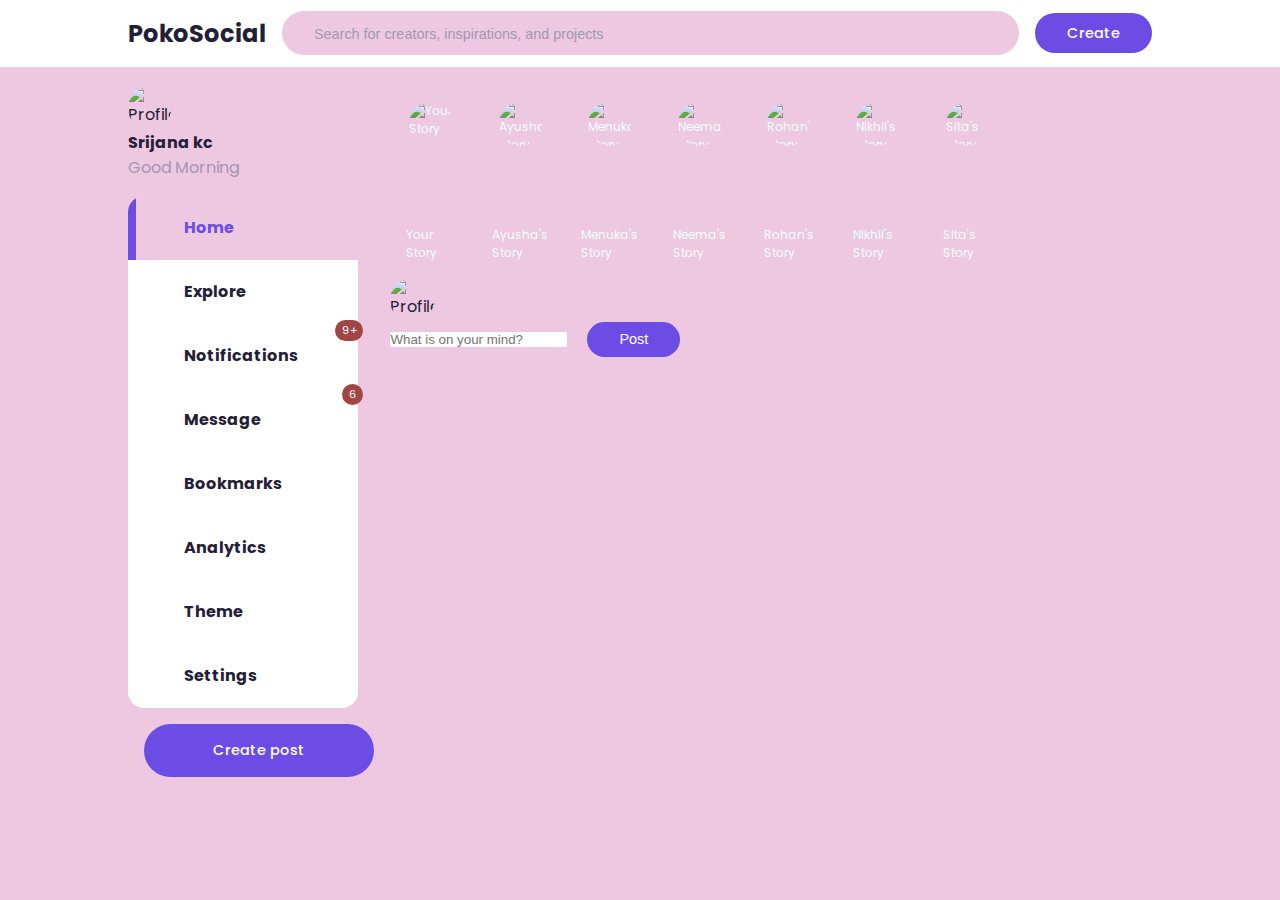
==== index.html @ e9e027da "first commit" ====
<!DOCTYPE html>
<html lang="en">
  <head>
    <meta charset="UTF-8" />
    <meta name="viewport" content="width=device-width, initial-scale=1.0" />
    <title>PokoSocial - Responsive Social Media Website</title>
    <!-- Iconscout CDN -->
    <link
      rel="stylesheet"
      href="https://unicons.iconscout.com/release/v2.1.6/css/unicons.css"
    />
    <!-- StyleSheet -->
    <link rel="stylesheet" href="./style.css" />
  </head>
  <body>
    <nav>
      <div class="container">
        <h2 class="logo">PokoSocial</h2>
        <div class="search-bar">
          <input
            type="search"
            placeholder="Search for creators, inspirations, and projects"
          />
        </div>
        <label class="btn btn-primary" for="create-post">Create</label>
      </div>
    </nav>

    <main>
      <div class="container">
        <!---------------- LEFT ------------------------->
        <div class="left">
          <a class="profile">
            <div class="profile-photo">
              <img src="https://via.placeholder.com/60" alt="Profile Photo" />
            </div>
            <div class="handle">
              <h4>Srijana kc</h4>
              <p class="text-muted">Good Morning</p>
            </div>
          </a>
          <!---------------- SIDEBAR ------------------------->
          <div class="sidebar">
            <a class="menu-item active">
              <span><i class="uil uil-home"></i></span>
              <h3>Home</h3>
            </a>
            <a class="menu-item">
              <span><i class="uil uil-compass"></i></span>
              <h3>Explore</h3>
            </a>
            <a class="menu-item" id="notification">
              <span>
                <i class="uil uil-bell"></i>
                <small class="notification-count">9+</small>
              </span>
              <h3>Notifications</h3>
            </a>
            <div class="notifications popup">
              <div>
                <div class="profile-photo">
                  <img
                    src="https://via.placeholder.com/60"
                    alt="Profile Photo"
                  />
                </div>
                <div class="notification-body">
                  <b>Rohan Sapkota</b> accepted your friend request.
                  <small class="text-muted">2 Days Ago</small>
                </div>
              </div>
              <div>
                <div class="profile-photo">
                  <img
                    src="https://via.placeholder.com/60"
                    alt="Profile Photo"
                  />
                </div>
                <div class="notification-body">
                  <b>Nikhil Khadka</b> commented on your post.
                  <small class="text-muted">2 Days Ago</small>
                </div>
              </div>
              <div>
                <div class="profile-photo">
                  <img
                    src="https://via.placeholder.com/60"
                    alt="Profile Photo"
                  />
                </div>
                <div class="notification-body">
                  <b>Ayusha Ale magar</b> commented on your post.
                  <small class="text-muted">2 Days Ago</small>
                </div>
              </div>
            </div>

            <a class="menu-item" id="messages-notification">
              <span>
                <i class="uil uil-envelope-alt"></i>
                <small class="notification-count">6</small>
              </span>
              <h3>Message</h3>
            </a>
            <a class="menu-item">
              <span><i class="uil uil-bookmark"></i></span>
              <h3>Bookmarks</h3>
            </a>
            <a class="menu-item">
              <span><i class="uil uil-chart-line"></i></span>
              <h3>Analytics</h3>
            </a>
            <a class="menu-item">
              <span><i class="uil uil-palette"></i></span>
              <h3>Theme</h3>
            </a>
            <a class="menu-item">
              <span><i class="uil uil-setting"></i></span>
              <h3>Settings</h3>
            </a>
          </div>
          <!-- End of sidebar -->
          <label for="create-post" class="btn btn-primary">Create post</label>
        </div>
        <!----------------END OF LEFT------------------------->
        <!-- MIDDLE -->
        <div class="middle">
          <!---------------STORIES------------------------------->
          <div class="stories">
            <div class="story">
              <div class="profile-photo">
                <img src="https://via.placeholder.com/60" alt="Your Story" />
              </div>
              <p class="name">Your Story</p>
            </div>
            <div class="story">
              <div class="profile-photo">
                <img
                  src="https://via.placeholder.com/60"
                  alt="Ayusha's Story"
                />
              </div>
              <p class="name">Ayusha's Story</p>
            </div>
            <div class="story">
              <div class="profile-photo">
                <img
                  src="https://via.placeholder.com/60"
                  alt="Menuka's Story"
                />
              </div>
              <p class="name">Menuka's Story</p>
            </div>
            <div class="story">
              <div class="profile-photo">
                <img src="https://via.placeholder.com/60" alt="Neema's Story" />
              </div>
              <p class="name">Neema's Story</p>
            </div>
            <div class="story">
              <div class="profile-photo">
                <img src="https://via.placeholder.com/60" alt="Rohan's Story" />
              </div>
              <p class="name">Rohan's Story</p>
            </div>
            <div class="story">
              <div class="profile-photo">
                <img
                  src="https://via.placeholder.com/60"
                  alt="Nikhil's Story"
                />
              </div>
              <p class="name">Nikhil's Story</p>
            </div>
            <div class="story">
              <div class="profile-photo">
                <img src="https://via.placeholder.com/60" alt="Sita's Story" />
              </div>
              <p class="name">Sita's Story</p>
            </div>
            <!-- Other stories omitted for brevity -->
          </div>
          <!--end of stories-->
          <form class="create-post">
            <div class="profile-photo">
              <img
                src="C:\Users\Admin\Desktop\Gallery.jpeg"
                alt="Profile Photo"
              />
            </div>
            <input
              type="text"
              placeholder="What is on your mind?"
              id="create-post"
            />
            <input type="submit" value="Post" class="btn btn-primary" />
          </form>
        </div>
        <!-- RIGHT -->
        <div class="right">
          <!-- Content for the right section can go here -->
        </div>
      </div>
    </main>
  </body>
</html>
---- style.css ----
@import url("https://fonts.googleapis.com/css2?family=Poppins:wght@300;400;500;600&display=swap");

:root {
  --color-primary: hsl(252, 75%, 60%);
  --color-secondary: hsl(284, 12%, 82%);
  --color-gray: hsl(252, 15%, 65%);
  --color-light: hsl(322, 53%, 86%);
  --color-dark: hsl(252, 30%, 17%);
  --color-white: hsl(0, 95%, 100%);
  --color-danger: hsl(0, 40%, 45%);
  --border-radius: 2rem;
  --card-border-radius: 1rem;
  --btn-padding: 0.6rem 2rem;
  --search-padding: 0.6rem 1rem;
  --card-padding: 1rem;
  --sticky-top-left: 5.4rem;
  --sticky-top-right: -18rem;
}

*,
*::before,
*::after {
  margin: 0;
  padding: 0;
  outline: 0;
  box-sizing: border-box;
  text-decoration: none;
  list-style: none;
  border: none;
}

body {
  font-family: "Poppins", sans-serif;
  color: var(--color-dark);
  background: var(--color-light);
  overflow-x: hidden;
}

.container {
  width: 80%;
  margin: 0 auto;
  display: flex;
  justify-content: space-between;
}

.logo-search-create {
  display: flex;
  align-items: center;
}

.search-bar {
  flex: 1;
  margin-left: 1rem;
}

.search-bar input {
  width: 100%;
}

.btn {
  margin-left: 1rem;
}

.profile-photo {
  width: 2.7rem;
  aspect-ratio: 1/1;
  border-radius: 50%;
  overflow: hidden;
}

img {
  display: block;
  width: 100%;
}

.btn {
  display: inline-block;
  padding: var(--btn-padding);
  font-weight: 500;
  border-radius: var(--border-radius);
  cursor: pointer;
  transition: all 300ms ease;
  font-size: 0.9rem;
}

.btn:hover {
  opacity: 0.8;
}

.btn-primary {
  background: var(--color-primary);
  color: var(--color-white);
}

.text-bold {
  font-weight: 500;
}

.text-muted {
  color: var(--color-gray);
}

nav {
  width: 100%;
  background: var(--color-white);
  padding: 0.7rem 0;
  position: fixed;
  top: 0;
  z-index: 10;
}

nav .container {
  display: flex;
  align-items: center;
  justify-content: space-between;
}

nav .search-bar {
  background: var(--color-light);
  border-radius: var(--border-radius);
  padding: var(--search-padding);
}

nav .search-bar input[type="search"] {
  background: transparent;
  width: 30vw;
  margin-left: 1rem;
  font-size: 0.9rem;
  color: var(--color-dark);
}

nav .search-bar input[type="search"]::placeholder {
  color: var(--color-gray);
}

nav .create {
  display: flex;
  align-items: center;
  margin-left: 2rem;
}

main {
  position: relative;
  top: var(--sticky-top-left);
}

main .container {
  display: grid;
  grid-template-columns: 18vw auto 20vw;
  column-gap: 2rem;
  position: relative;
}

.main .left {
  height: max-content;
  position: sticky;
  top: var(--sticky-top-left);
}

.main .left .profile {
  padding: var(--card-padding);
  background: var(--color-white);
  border-radius: var(--card-border-radius);
  display: flex;
  align-items: center;
  column-gap: 1rem;
  width: 100%;
}

.left .sidebar {
  margin-top: 1rem;
  background: var(--color-white);
  border-radius: var(--card-border-radius);
}

.left .sidebar .menu-item {
  display: flex;
  align-items: center;
  height: 4rem;
  cursor: pointer;
  transition: all 300ms ease;
  position: relative;
}

.left .sidebar i {
  font-size: 1.4rem;
  color: var(--color-gray);
  margin-left: 2rem;
  position: relative;
}

.left .sidebar .notification-count {
  background: var(--color-danger);
  color: var(--color-white);
  font-size: 0.7rem;
  width: fit-content;
  border-radius: 0.8rem;
  padding: 0.1rem 0.4rem;
  position: absolute;
  top: -0.2rem;
  right: -0.3rem;
}

.left .sidebar h3 {
  margin-left: 1.5rem;
  font-size: 1rem;
}

.left .sidebar .active {
  background: var(--color-light);
}

.left .sidebar .active i,
.left .sidebar .active h3 {
  color: var(--color-primary);
}

.left .sidebar .active::before {
  content: "";
  display: block;
  width: 0.5rem;
  height: 100%;
  position: absolute;
  background: var(--color-primary);
}

.left .sidebar .menu-item:first-child.active {
  border-top-left-radius: var(--card-border-radius);
  overflow: hidden;
}

.left .sidebar .menu-item:last-child.active {
  border-bottom-left-radius: var(--card-border-radius);
  overflow: hidden;
}

.left .btn {
  margin-top: 1rem;
  width: 100%;
  text-align: center;
  padding: 1rem 0;
}

/* Adjusted CSS for notification popup */
.left .notifications.popup {
  position: absolute;
  top: 0;
  left: 110%; /* Adjusted to ensure the popup is initially off-screen */
  width: 30rem;
  background: var(--color-white);
  border-radius: var(--card-border-radius);
  padding: var(--card-padding);
  box-shadow: 0 0 2rem var(--color-primary);
  z-index: 8;
  display: none; /* Initially hiding the popup */
}

/* Added style for the arrow */
.left .notifications.popup::before {
  content: "";
  width: 1.2rem;
  height: 1.2rem;
  display: block;
  background: var(--color-white);
  position: absolute;
  left: 0.6rem;
  top: 1rem;
  transform: rotate(45deg);
}

/* Adjusted spacing between notification items */
.left .notifications.popup > div {
  display: flex;
  align-items: center; /* Adjusted to center-align notification items */
  gap: 1rem;
  margin-bottom: 1rem;
}

/* Ensure small text within notifications is displayed correctly */
.left .notifications.popup small {
  display: block;
}

.middle .stories {
  display: flex;
  justify-content: space-between;
  height: 12rem;
  gap: 0.5rem;
}

.middle .stories .story {
  padding: var(--card-padding);
  border-radius: var(--card-border-radius);
  display: flex;
  flex-direction: column;
  justify-content: space-between;
  align-items: center;
  color: azure;
  font-size: 0.75rem;
  width: 100%;
  background: none;
  position: relative;
  overflow: hidden;
}

.middle .stories .story:nth-child(1) {
  background: url("https://scontent.xx.fbcdn.net/v/t1.15752-9/346141877_990277125479989_5513091895342792880_n.jpg?_nc_cat=101&ccb=1-7&_nc_sid=5f2048&_nc_ohc=kKQyhAlxTwAQ7kNvgEVW8tR&_nc_ad=z-m&_nc_cid=0&_nc_ht=scontent.xx&oh=03_Q7cD1QGGmSGbC368aI0ZdfY2WkNdu6L0WiaPGKRP1k8_2s7piA&oe=665D89CF")
    no-repeat center center/cover;
}
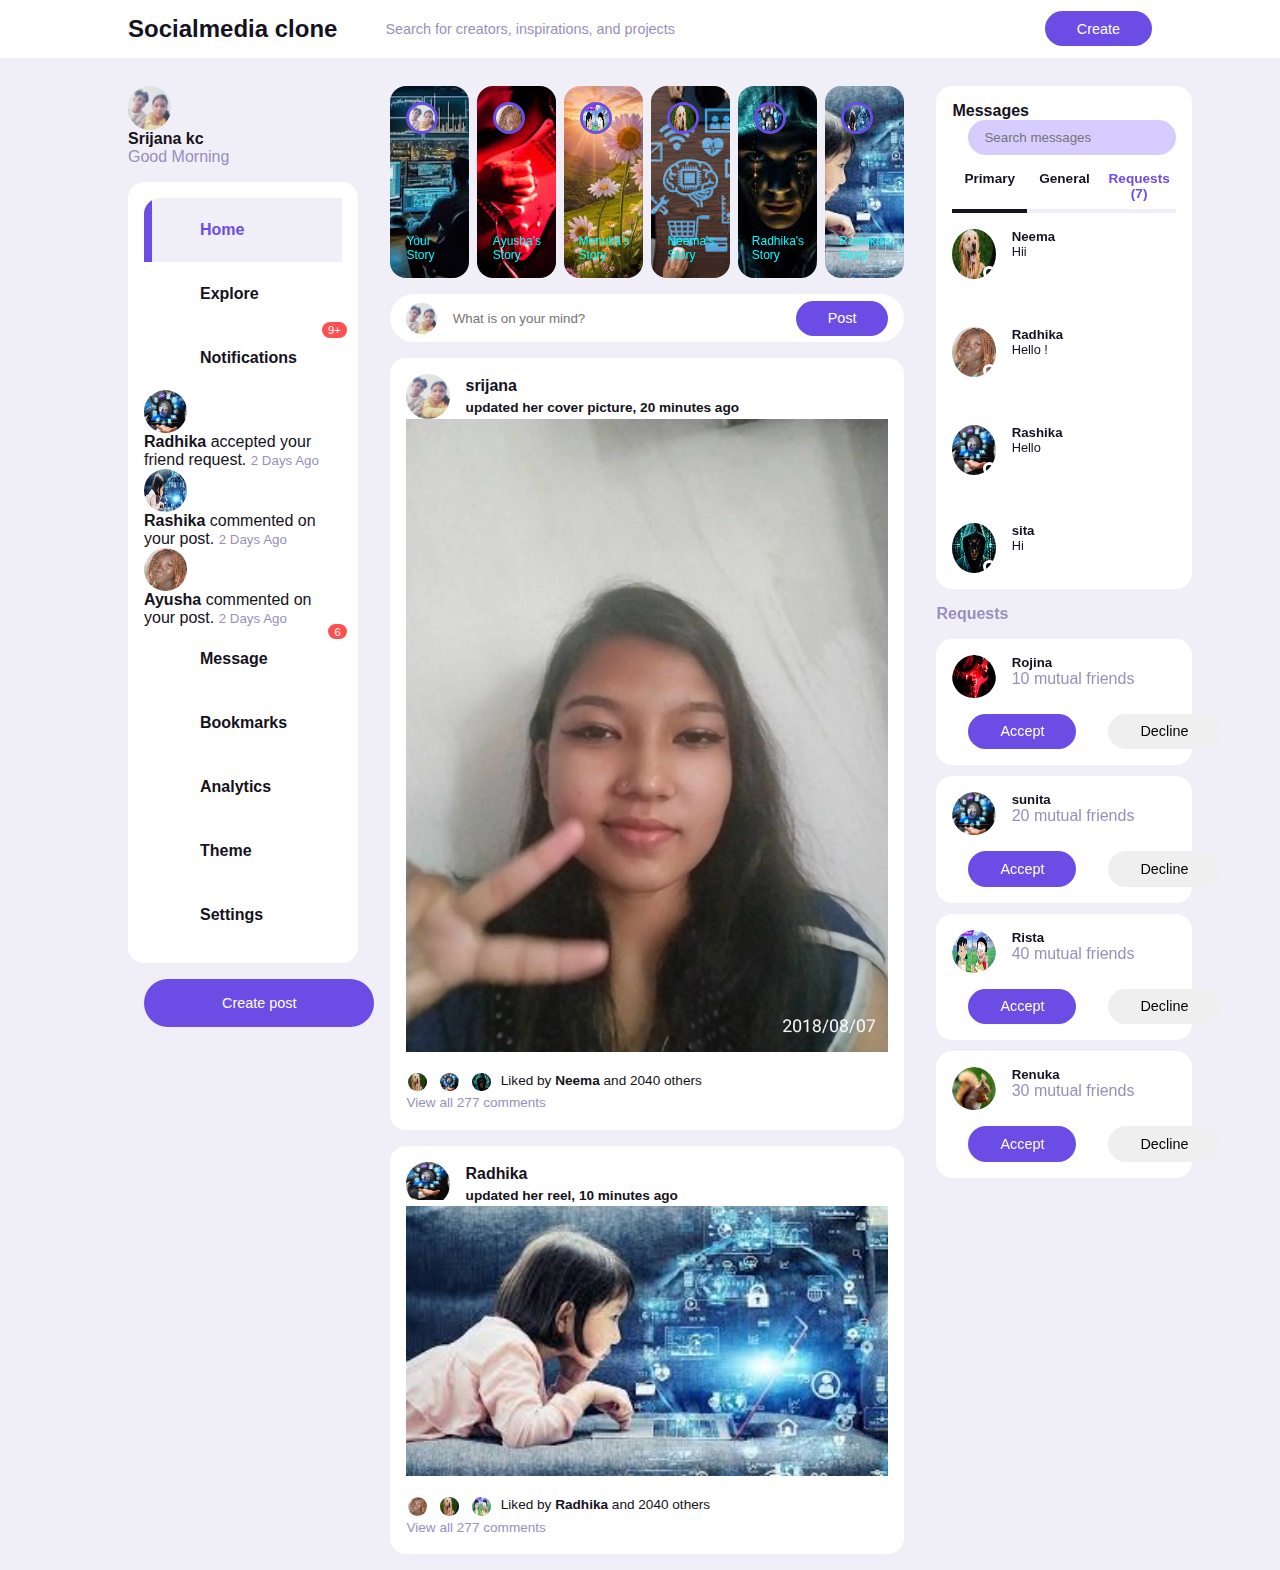
==== commit 6f365740: "first commit" ====
--- a/index.html
+++ b/index.html
@@ -5,18 +5,21 @@
     <meta name="viewport" content="width=device-width, initial-scale=1.0" />
     <title>PokoSocial - Responsive Social Media Website</title>
     <!-- Iconscout CDN -->
+    <link rel="stylesheet" href="style.css" />
+    <script defer src="index.js"></script>
     <link
       rel="stylesheet"
       href="https://unicons.iconscout.com/release/v2.1.6/css/unicons.css"
     />
     <!-- StyleSheet -->
-    <link rel="stylesheet" href="./style.css" />
   </head>
+
   <body>
     <nav>
-      <div class="container">
-        <h2 class="logo">PokoSocial</h2>
+      <div class="container logo-search-create">
+        <h2 class="logo">Socialmedia clone</h2>
         <div class="search-bar">
+          <i class="uil uil-search"></i>
           <input
             type="search"
             placeholder="Search for creators, inspirations, and projects"
@@ -28,18 +31,19 @@
 
     <main>
       <div class="container">
-        <!---------------- LEFT ------------------------->
+        <!-- LEFT -->
         <div class="left">
           <a class="profile">
             <div class="profile-photo">
-              <img src="https://via.placeholder.com/60" alt="Profile Photo" />
+              <img src="image/brother.jpg" width="100" alt="Profile Photo" />
             </div>
             <div class="handle">
               <h4>Srijana kc</h4>
               <p class="text-muted">Good Morning</p>
             </div>
           </a>
-          <!---------------- SIDEBAR ------------------------->
+
+          <!-- SIDEBAR -->
           <div class="sidebar">
             <a class="menu-item active">
               <span><i class="uil uil-home"></i></span>
@@ -49,7 +53,7 @@
               <span><i class="uil uil-compass"></i></span>
               <h3>Explore</h3>
             </a>
-            <a class="menu-item" id="notification">
+            <a class="menu-item" id="notifications">
               <span>
                 <i class="uil uil-bell"></i>
                 <small class="notification-count">9+</small>
@@ -60,48 +64,55 @@
               <div>
                 <div class="profile-photo">
                   <img
-                    src="https://via.placeholder.com/60"
+                    src="image/info.jpg"
+                    width="50"
+                    height="50"
                     alt="Profile Photo"
                   />
                 </div>
                 <div class="notification-body">
-                  <b>Rohan Sapkota</b> accepted your friend request.
+                  <b>Radhika</b> accepted your friend request.
                   <small class="text-muted">2 Days Ago</small>
                 </div>
               </div>
               <div>
                 <div class="profile-photo">
                   <img
-                    src="https://via.placeholder.com/60"
+                    src="image/Infomation.jpg"
+                    width="50"
+                    height="50"
                     alt="Profile Photo"
                   />
                 </div>
                 <div class="notification-body">
-                  <b>Nikhil Khadka</b> commented on your post.
+                  <b>Rashika</b> commented on your post.
                   <small class="text-muted">2 Days Ago</small>
                 </div>
               </div>
               <div>
                 <div class="profile-photo">
                   <img
-                    src="https://via.placeholder.com/60"
+                    src="image/gurl.JPG"
+                    width="50"
+                    height="50"
                     alt="Profile Photo"
                   />
                 </div>
                 <div class="notification-body">
-                  <b>Ayusha Ale magar</b> commented on your post.
+                  <b>Ayusha</b> commented on your post.
                   <small class="text-muted">2 Days Ago</small>
                 </div>
               </div>
             </div>
 
-            <a class="menu-item" id="messages-notification">
+            <a class="menu-item" id="messages">
               <span>
                 <i class="uil uil-envelope-alt"></i>
                 <small class="notification-count">6</small>
               </span>
               <h3>Message</h3>
             </a>
+
             <a class="menu-item">
               <span><i class="uil uil-bookmark"></i></span>
               <h3>Bookmarks</h3>
@@ -110,7 +121,7 @@
               <span><i class="uil uil-chart-line"></i></span>
               <h3>Analytics</h3>
             </a>
-            <a class="menu-item">
+            <a class="menu-item" id="theme">
               <span><i class="uil uil-palette"></i></span>
               <h3>Theme</h3>
             </a>
@@ -122,71 +133,57 @@
           <!-- End of sidebar -->
           <label for="create-post" class="btn btn-primary">Create post</label>
         </div>
-        <!----------------END OF LEFT------------------------->
+
         <!-- MIDDLE -->
         <div class="middle">
-          <!---------------STORIES------------------------------->
+          <!-- STORIES -->
           <div class="stories">
             <div class="story">
               <div class="profile-photo">
-                <img src="https://via.placeholder.com/60" alt="Your Story" />
+                <img src="image/brother.jpg" alt="Your Story" />
               </div>
               <p class="name">Your Story</p>
             </div>
             <div class="story">
               <div class="profile-photo">
+                <img src="image/gurl.JPG" height="50" alt="Ayusha's Story" />
+              </div>
+              <p class="name">Ayusha's Story</p>
+            </div>
+            <div class="story">
+              <div class="profile-photo">
+                <img src="image/dora.jpg" height="50" alt="Menuka's Story" />
+              </div>
+              <p class="name">Menuka's Story</p>
+            </div>
+            <div class="story">
+              <div class="profile-photo">
+                <img src="image/dog.jpg" height="50" alt="Neema's Story" />
+              </div>
+              <p class="name">Neema's Story</p>
+            </div>
+            <div class="story">
+              <div class="profile-photo">
+                <img src="image/info.jpg" height="50" alt="Radhika's Story" />
+              </div>
+              <p class="name">Radhika's Story</p>
+            </div>
+            <div class="story">
+              <div class="profile-photo">
                 <img
-                  src="https://via.placeholder.com/60"
-                  alt="Ayusha's Story"
+                  src="image/Infomation.jpg"
+                  height="50"
+                  alt="Rashika's Story"
                 />
               </div>
-              <p class="name">Ayusha's Story</p>
-            </div>
-            <div class="story">
-              <div class="profile-photo">
-                <img
-                  src="https://via.placeholder.com/60"
-                  alt="Menuka's Story"
-                />
-              </div>
-              <p class="name">Menuka's Story</p>
-            </div>
-            <div class="story">
-              <div class="profile-photo">
-                <img src="https://via.placeholder.com/60" alt="Neema's Story" />
-              </div>
-              <p class="name">Neema's Story</p>
-            </div>
-            <div class="story">
-              <div class="profile-photo">
-                <img src="https://via.placeholder.com/60" alt="Rohan's Story" />
-              </div>
-              <p class="name">Rohan's Story</p>
-            </div>
-            <div class="story">
-              <div class="profile-photo">
-                <img
-                  src="https://via.placeholder.com/60"
-                  alt="Nikhil's Story"
-                />
-              </div>
-              <p class="name">Nikhil's Story</p>
-            </div>
-            <div class="story">
-              <div class="profile-photo">
-                <img src="https://via.placeholder.com/60" alt="Sita's Story" />
-              </div>
-              <p class="name">Sita's Story</p>
-            </div>
-            <!-- Other stories omitted for brevity -->
+              <p class="name">Rashika's Story</p>
+            </div>
           </div>
-          <!--end of stories-->
+
+          <!-- End of stories -->
           <form class="create-post">
             <div class="profile-photo">
-              <img
-                src="C:\Users\Admin\Desktop\Gallery.jpeg"
-                alt="Profile Photo"
-              />
+              <img src="image/brother.jpg" alt="Profile Photo" />
             </div>
             <input
               type="text"
@@ -195,10 +192,257 @@
             />
             <input type="submit" value="Post" class="btn btn-primary" />
           </form>
+
+          <!-- FEEDS -->
+          <div class="feeds">
+            <!-- feed1 -->
+            <div class="feed">
+              <div class="head">
+                <div class="user">
+                  <div class="profile-photo">
+                    <img
+                      src="image/brother.jpg"
+                      height="50"
+                      alt="Profile Photo"
+                    />
+                  </div>
+                  <div class="info">
+                    <h3>srijana</h3>
+                    <h4>updated her cover picture, 20 minutes ago</h4>
+                  </div>
+                </div>
+                <span class="edit">
+                  <i class="uil uil-ellipsis-h"></i>
+                </span>
+              </div>
+              <div class="video">
+                <img src="image/srijana.jpg" alt="Cover Photo" />
+              </div>
+              <div class="action-buttons">
+                <div class="interaction-buttons">
+                  <span><i class="uil uil-heart"></i></span>
+                  <span><i class="uil uil-comment-dots"></i></span>
+                  <span><i class="uil uil-share-alt"></i></span>
+                </div>
+                <div class="bookmark">
+                  <span><i class="uil uil-bookmark-full"></i></span>
+                </div>
+              </div>
+              <div class="liked-by">
+                <span
+                  ><img src="image/dog.jpg" height="20" alt="Liked by"
+                /></span>
+                <span
+                  ><img src="image/info.jpg" height="20" alt="Liked by"
+                /></span>
+                <span
+                  ><img src="image/cyber.jpg" height="20" alt="Liked by"
+                /></span>
+                <p>Liked by <b>Neema</b> and 2040 others</p>
+              </div>
+              <div class="comments text-muted">View all 277 comments</div>
+            </div>
+
+            <!-- feed2 -->
+            <div class="feed">
+              <div class="head">
+                <div class="user">
+                  <div class="profile-photo">
+                    <img src="image/info.jpg" alt="Profile Photo" />
+                  </div>
+                  <div class="info">
+                    <h3>Radhika</h3>
+                    <h4>updated her reel, 10 minutes ago</h4>
+                  </div>
+                </div>
+                <span class="edit">
+                  <i class="uil uil-ellipsis-h"></i>
+                </span>
+              </div>
+              <div class="video">
+                <img src="image/Infomation.jpg" alt="Reel Photo" />
+              </div>
+              <div class="action-buttons">
+                <div class="interaction-buttons">
+                  <span><i class="uil uil-heart"></i></span>
+                  <span><i class="uil uil-comment-dots"></i></span>
+                  <span><i class="uil uil-share-alt"></i></span>
+                </div>
+                <div class="bookmark">
+                  <span><i class="uil uil-bookmark-full"></i></span>
+                </div>
+              </div>
+              <div class="liked-by">
+                <span
+                  ><img src="image/gurl.JPG" height="20" alt="Liked by"
+                /></span>
+                <span
+                  ><img src="image/dog.jpg" height="20" alt="Liked by"
+                /></span>
+                <span
+                  ><img src="image/dora.jpg" height="20" alt="Liked by"
+                /></span>
+                <p>Liked by <b>Radhika</b> and 2040 others</p>
+              </div>
+              <div class="comments text-muted">View all 277 comments</div>
+            </div>
+          </div>
         </div>
+
         <!-- RIGHT -->
         <div class="right">
-          <!-- Content for the right section can go here -->
+          <!-- MESSAGES -->
+          <div class="messages">
+            <div class="heading">
+              <h4>Messages</h4>
+              <i class="uil uil-edit"></i>
+            </div>
+            <!-- search bar -->
+            <div class="search-bar">
+              <i class="uil uil-search"></i>
+              <input
+                type="search"
+                placeholder="Search messages"
+                id="message-search"
+              />
+            </div>
+            <!-- messages category -->
+            <div class="category">
+              <h6 class="active">Primary</h6>
+              <h6>General</h6>
+              <h6 class="message-requests">Requests (7)</h6>
+            </div>
+
+            <!-- messages -->
+            <div class="message">
+              <div class="profile-photo">
+                <img src="image/dog.jpg" height="50" alt="Message Photo" />
+                <div class="active"></div>
+              </div>
+              <div class="message-body">
+                <h5>Neema</h5>
+                <p class="text-bold">Hii</p>
+              </div>
+            </div>
+
+            <div class="message">
+              <div class="profile-photo">
+                <img src="image/gurl.JPG" height="50" alt="Message Photo" />
+                <div class="active"></div>
+              </div>
+              <div class="message-body">
+                <h5>Radhika</h5>
+                <p class="text-bold">Hello !</p>
+              </div>
+            </div>
+
+            <div class="message">
+              <div class="profile-photo">
+                <img src="image/info.jpg" height="50" alt="Message Photo" />
+                <div class="active"></div>
+              </div>
+              <div class="message-body">
+                <h5>Rashika</h5>
+                <p class="text-bold">Hello</p>
+              </div>
+            </div>
+
+            <div class="message">
+              <div class="profile-photo">
+                <img src="image/cyber.jpg" height="50" alt="Message Photo" />
+                <div class="active"></div>
+              </div>
+              <div class="message-body">
+                <h5>sita</h5>
+                <p class="text-bold">Hi</p>
+              </div>
+            </div>
+          </div>
+          <!-- END OF MESSAGES -->
+
+          <!-- FRIEND REQUESTS -->
+          <div class="friend-requests">
+            <h4>Requests</h4>
+            <div class="request">
+              <div class="info">
+                <div class="profile-photo">
+                  <img
+                    src="image/guitar.jpg"
+                    height="50"
+                    alt="Friend Request Photo"
+                  />
+                </div>
+                <div>
+                  <h5>Rojina</h5>
+                  <p class="text-muted">10 mutual friends</p>
+                </div>
+              </div>
+              <div class="action">
+                <button class="btn btn-primary">Accept</button>
+                <button class="btn">Decline</button>
+              </div>
+            </div>
+
+            <div class="request">
+              <div class="info">
+                <div class="profile-photo">
+                  <img
+                    src="image/info.jpg"
+                    height="50"
+                    alt="Friend Request Photo"
+                  />
+                </div>
+                <div>
+                  <h5>sunita</h5>
+                  <p class="text-muted">20 mutual friends</p>
+                </div>
+              </div>
+              <div class="action">
+                <button class="btn btn-primary">Accept</button>
+                <button class="btn">Decline</button>
+              </div>
+            </div>
+
+            <div class="request">
+              <div class="info">
+                <div class="profile-photo">
+                  <img
+                    src="image/dora.jpg"
+                    height="50"
+                    alt="Friend Request Photo"
+                  />
+                </div>
+                <div>
+                  <h5>Rista</h5>
+                  <p class="text-muted">40 mutual friends</p>
+                </div>
+              </div>
+              <div class="action">
+                <button class="btn btn-primary">Accept</button>
+                <button class="btn">Decline</button>
+              </div>
+            </div>
+
+            <div class="request">
+              <div class="info">
+                <div class="profile-photo">
+                  <img
+                    src="image/rat.jpg"
+                    height="50"
+                    alt="Friend Request Photo"
+                  />
+                </div>
+                <div>
+                  <h5>Renuka</h5>
+                  <p class="text-muted">30 mutual friends</p>
+                </div>
+              </div>
+              <div class="action">
+                <button class="btn btn-primary">Accept</button>
+                <button class="btn">Decline</button>
+              </div>
+            </div>
+          </div>
         </div>
       </div>
     </main>
--- a/style.css
+++ b/style.css
@@ -1,13 +1,13 @@
-@import url("https://fonts.googleapis.com/css2?family=Poppins:wght@300;400;500;600&display=swap");
-
 :root {
+  --color-white: hsl(252, 30%, 100%);
+  --color-dark: hsl(252, 30%, 10%);
+  --color-gray: hsl(252, 25%, 65%);
   --color-primary: hsl(252, 75%, 60%);
-  --color-secondary: hsl(284, 12%, 82%);
-  --color-gray: hsl(252, 15%, 65%);
-  --color-light: hsl(322, 53%, 86%);
-  --color-dark: hsl(252, 30%, 17%);
-  --color-white: hsl(0, 95%, 100%);
-  --color-danger: hsl(0, 40%, 45%);
+  --color-secondary: hsl(252, 100%, 90%);
+  --color-sucess: hsl(120, 95%, 65%);
+  --color-danger: hsl(0, 95%, 65%);
+  --color-black: hsl(252, 30%, 17%);
+  --color-light: hsl(252, 30%, 95%);
   --border-radius: 2rem;
   --card-border-radius: 1rem;
   --btn-padding: 0.6rem 2rem;
@@ -34,6 +34,7 @@
   color: var(--color-dark);
   background: var(--color-light);
   overflow-x: hidden;
+  margin: 0; /* Ensure no default margin */
 }
 
 .container {
@@ -55,6 +56,10 @@
 
 .search-bar input {
   width: 100%;
+  background: var(--color-secondary);
+  padding: var(--search-padding);
+  border-radius: var(--border-radius);
+  border: none;
 }
 
 .btn {
@@ -115,15 +120,9 @@
   justify-content: space-between;
 }
 
-nav .search-bar {
-  background: var(--color-light);
-  border-radius: var(--border-radius);
-  padding: var(--search-padding);
-}
-
 nav .search-bar input[type="search"] {
   background: transparent;
-  width: 30vw;
+  width: 50vw;
   margin-left: 1rem;
   font-size: 0.9rem;
   color: var(--color-dark);
@@ -131,12 +130,6 @@
 
 nav .search-bar input[type="search"]::placeholder {
   color: var(--color-gray);
-}
-
-nav .create {
-  display: flex;
-  align-items: center;
-  margin-left: 2rem;
 }
 
 main {
@@ -151,26 +144,17 @@
   position: relative;
 }
 
-.main .left {
+.main .container .left {
   height: max-content;
   position: sticky;
   top: var(--sticky-top-left);
 }
 
-.main .left .profile {
-  padding: var(--card-padding);
-  background: var(--color-white);
-  border-radius: var(--card-border-radius);
-  display: flex;
-  align-items: center;
-  column-gap: 1rem;
-  width: 100%;
-}
-
 .left .sidebar {
   margin-top: 1rem;
   background: var(--color-white);
   border-radius: var(--card-border-radius);
+  padding: var(--card-padding);
 }
 
 .left .sidebar .menu-item {
@@ -241,22 +225,20 @@
   padding: 1rem 0;
 }
 
-/* Adjusted CSS for notification popup */
-.left .notifications.popup {
+.left .notifications-popup {
   position: absolute;
   top: 0;
-  left: 110%; /* Adjusted to ensure the popup is initially off-screen */
+  left: 110%;
   width: 30rem;
   background: var(--color-white);
   border-radius: var(--card-border-radius);
   padding: var(--card-padding);
   box-shadow: 0 0 2rem var(--color-primary);
   z-index: 8;
-  display: none; /* Initially hiding the popup */
-}
-
-/* Added style for the arrow */
-.left .notifications.popup::before {
+  display: none;
+}
+
+.left .notifications-popup::before {
   content: "";
   width: 1.2rem;
   height: 1.2rem;
@@ -268,16 +250,14 @@
   transform: rotate(45deg);
 }
 
-/* Adjusted spacing between notification items */
-.left .notifications.popup > div {
-  display: flex;
-  align-items: center; /* Adjusted to center-align notification items */
+.left .notifications-popup > div {
+  display: flex;
+  align-items: start;
   gap: 1rem;
   margin-bottom: 1rem;
 }
 
-/* Ensure small text within notifications is displayed correctly */
-.left .notifications.popup small {
+.left .notifications-popup small {
   display: block;
 }
 
@@ -295,7 +275,7 @@
   flex-direction: column;
   justify-content: space-between;
   align-items: center;
-  color: azure;
+  color: aqua;
   font-size: 0.75rem;
   width: 100%;
   background: none;
@@ -303,7 +283,280 @@
   overflow: hidden;
 }
 
+.middle .stories .story .name {
+  z-index: 2;
+}
+
 .middle .stories .story:nth-child(1) {
-  background: url("https://scontent.xx.fbcdn.net/v/t1.15752-9/346141877_990277125479989_5513091895342792880_n.jpg?_nc_cat=101&ccb=1-7&_nc_sid=5f2048&_nc_ohc=kKQyhAlxTwAQ7kNvgEVW8tR&_nc_ad=z-m&_nc_cid=0&_nc_ht=scontent.xx&oh=03_Q7cD1QGGmSGbC368aI0ZdfY2WkNdu6L0WiaPGKRP1k8_2s7piA&oe=665D89CF")
-    no-repeat center center/cover;
-}
+  background: url("image/It.jpg") no-repeat center center/cover;
+}
+
+.middle .stories .story:nth-child(2) {
+  background: url("image/guitar.jpg") no-repeat center center/cover;
+}
+
+.middle .stories .story:nth-child(3) {
+  background: url("image/flower.jpg") no-repeat center center/cover;
+}
+
+.middle .stories .story:nth-child(4) {
+  background: url("image/Link.jpg") no-repeat center center/cover;
+}
+
+.middle .stories .story:nth-child(5) {
+  background: url("image/cyber.jpg") no-repeat center center/cover;
+}
+
+.middle .stories .story:nth-child(6) {
+  background: url("image/Infomation.jpg") no-repeat center center/cover;
+}
+
+.middle .story .profile-photo {
+  width: 2rem;
+  height: 2rem;
+  align-self: start;
+  border: 3px solid var(--color-primary);
+}
+
+.middle .create-post {
+  width: 100%;
+  display: flex;
+  align-items: center;
+  justify-content: space-between;
+  margin-top: 1rem;
+  background: var(--color-white);
+  padding: 0.4rem var(--card-padding);
+  border-radius: var(--border-radius);
+}
+
+.middle .create-post input[type="text"] {
+  width: 100%;
+  padding-left: 1rem;
+  background: transparent;
+  color: var(--color-dark);
+  border: none;
+}
+
+.middle .feeds .feed {
+  background: var(--color-white);
+  border-radius: var(--card-border-radius);
+  padding: var(--card-padding);
+  margin: 1rem 0;
+  font-size: 0.85rem;
+  line-height: 1.5;
+}
+
+.middle .feed .head {
+  display: flex;
+  justify-content: space-between;
+}
+
+.middle .feed .user {
+  display: flex;
+  gap: 1rem;
+}
+
+.middle .feed .photo {
+  border-radius: var(--card-border-radius);
+  overflow: hidden;
+  margin: 0.7rem 0;
+}
+
+.middle .feed .action-buttons {
+  display: flex;
+  justify-content: space-between;
+  align-items: center;
+  font-size: 1.4rem;
+  margin: 0.6rem;
+}
+
+.middle .liked-by {
+  display: flex;
+}
+
+.middle .liked-by span {
+  width: 1.4rem;
+  height: 1.4rem;
+  display: block;
+  border-radius: 50%;
+  overflow: hidden;
+  border: 2px solid var(--color-white);
+  margin-left: 0.6rem;
+}
+
+.middle .liked-by span:first-child {
+  margin: 0;
+}
+
+.middle .liked-by p {
+  margin-left: 0.5rem;
+}
+
+/* Right */
+main .container .right {
+  height: max-content;
+  position: sticky;
+  top: var(--sticky-top-right);
+  bottom: 0;
+}
+
+.right .messages {
+  background: var(--color-white);
+  border-radius: var(--card-border-radius);
+  padding: var(--card-padding);
+}
+
+.right .messages .heading {
+  display: flex;
+  align-items: center;
+  justify-content: space-between;
+}
+
+.right .messages i {
+  font-size: 1.4rem;
+}
+
+.right .messages .search-bar {
+  display: flex;
+  margin-bottom: 1rem;
+}
+
+.right .messages .category {
+  display: flex;
+  justify-content: space-between;
+  margin-bottom: 1rem;
+}
+
+.right .messages .category h6 {
+  width: 100%;
+  text-align: center;
+  border-bottom: 4px solid var(--color-light);
+  padding-bottom: 0.5rem;
+  font-size: 0.85rem;
+}
+
+.right .messages .category .active {
+  border-color: var(--color-dark);
+}
+.right .messages .message-requests {
+  color: var(--color-primary);
+}
+
+.right .messages .message {
+  display: flex;
+  gap: 1rem;
+  margin-bottom: 3rem;
+  align-items: start;
+}
+
+.right .messages .profile-photo {
+  position: relative;
+  overflow: visible;
+}
+
+.right .profile-photo img {
+  border-radius: 50%;
+}
+
+.right .messages .message:last-child {
+  margin: 0;
+}
+
+.right .messages .message p {
+  font-size: 0.8rem;
+}
+
+.right .messages .message .profile-photo .active {
+  width: 0.8rem;
+  height: 0.8rem;
+  border-radius: 50%;
+  border: 3px solid var(--color-white);
+  background: var(--color-success); /* Adjusted to use var(--color-success) */
+  position: absolute;
+  bottom: 0;
+  right: 0;
+}
+
+/* friend request */
+.right .friend-requests {
+  margin-top: 1rem;
+}
+.right .friend-requests h4 {
+  color: var(--color-gray);
+  margin: 1rem 0;
+}
+.right .request {
+  background: var(--color-white);
+  padding: var(--card-padding);
+  border-radius: var(--card-border-radius);
+  margin-bottom: 0.7rem;
+}
+.right .request .info {
+  display: flex;
+  gap: 1rem;
+  margin-bottom: 1rem;
+}
+.right .request .action {
+  display: flex;
+  gap: 1rem;
+}
+
+/* @media queries for small laptop and big tablets  */
+@media screen and(max-width: 1200px) {
+  .container {
+    width: 96%;
+  }
+  main .container {
+    grid-template-columns: 5rem auto 30vw;
+    gap: 1rem;
+  }
+  .left {
+    width: 5rem;
+    z-index: 5;
+  }
+  main .container .left .profile {
+    display: none;
+  }
+  .sidebar h3 {
+    display: none;
+  }
+  .left .btn {
+    display: none;
+  }
+}
+
+/* ree */
+@media screen and (max-width: 992px) {
+  nav .search-bar {
+    display: none;
+  }
+  main .container {
+    grid-template-columns: 0 auto 5rem;
+    gap: 0;
+  }
+  main .container .left {
+    grid-column: 3/4;
+    position: fixed;
+    bottom: 0;
+    right: 0;
+  }
+
+  /* notification popup */
+  .left .notifications-popup {
+    position: absolute;
+    left: 20rem;
+    width: 20rem;
+  }
+  .left .notifications-popup::before {
+    position: absolute;
+    top: 1.3rem;
+    left: calc(20rem - 00.6rem);
+    display: block
+  }
+  main .container .middle {
+    grid-column: 1/3;
+  }
+  main .container .right {
+    display: none;
+  }
+}